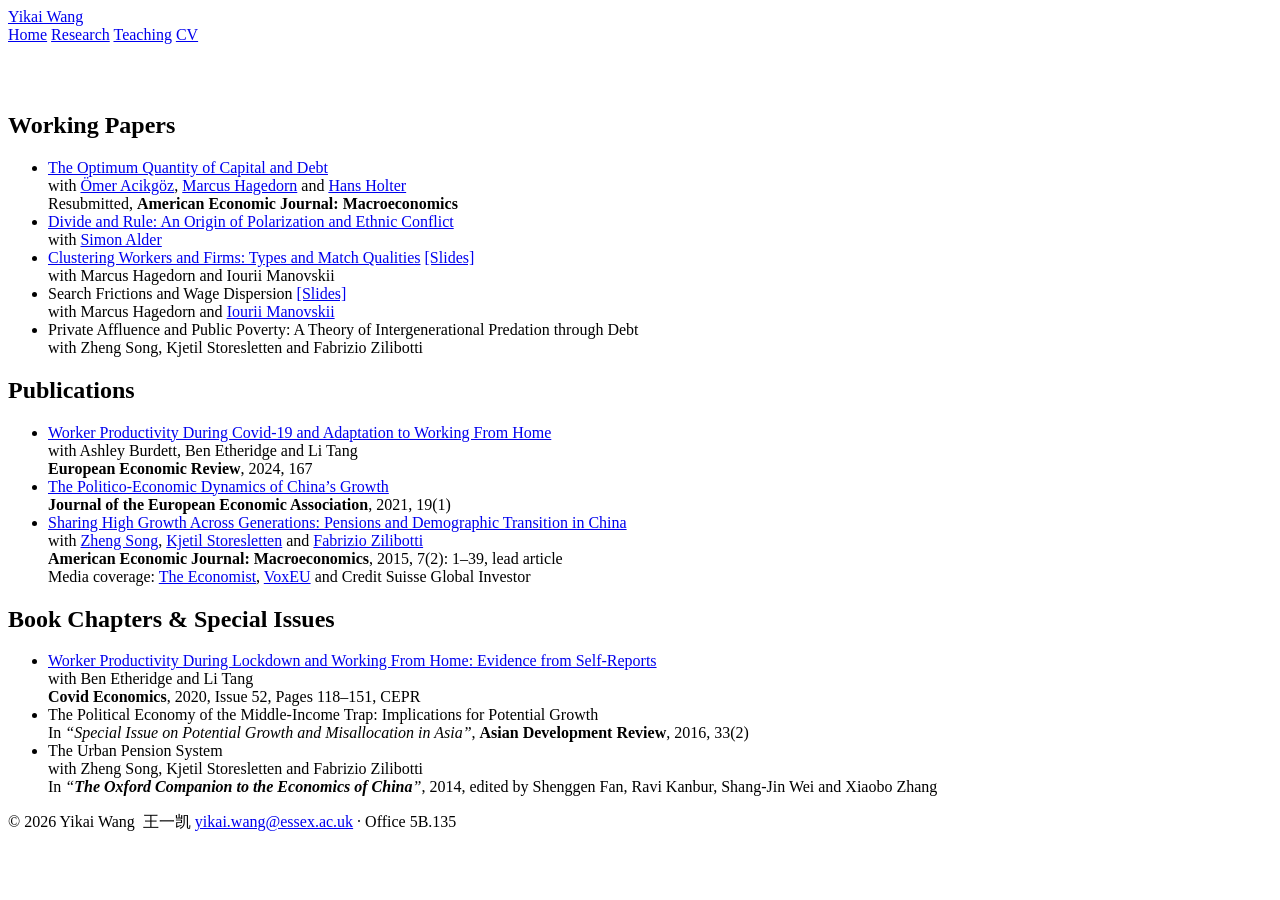
==== research.html @ 89394550 "Add files via upload" ====
<!DOCTYPE html>
<html lang="en">
<head>
  <meta charset="UTF-8">
  <meta name="viewport" content="width=device-width, initial-scale=1.0">
  <title>Research — Yikai Wang&nbsp;&nbsp;王一凯</title>
  <meta name="description" content="Research, working papers, and publications by Yikai Wang, Department of Economics, University of Essex.">
  <link rel="icon" href="data:image/svg+xml,<svg xmlns='http://www.w3.org/2000/svg' viewBox='0 0 100 100'><text y='.9em' font-size='90'>📘</text></svg>">
  <link rel="preconnect" href="https://fonts.googleapis.com">
  <link rel="preconnect" href="https://fonts.gstatic.com" crossorigin>
  <link href="https://fonts.googleapis.com/css2?family=Noto+Serif+SC:wght@400;700&display=swap" rel="stylesheet">
  <link rel="stylesheet" href="assets/style.css">
</head>
<body>
  <header class="site-header">
    <nav class="nav">
      <a class="brand" href="index.html">Yikai Wang</a>
      <div class="nav-links">
        <a href="index.html">Home</a>
        <a href="research.html" class="active">Research</a>
        <a href="teach.html">Teaching</a>
        <a href="assets/CV_YikaiWang.pdf" target="_blank" rel="noopener">CV</a>
      </div>
    </nav>
  </header>

  <main>
    <section style="border-top:none; padding-top:48px;">
      <h2>Working Papers</h2>
      <ul class="pubs">
        <li>
          <span class="title"><a href="https://papers.ssrn.com/sol3/papers.cfm?abstract_id=3185088" target="_blank" rel="noopener">The Optimum Quantity of Capital and Debt</a></span>
          <div class="authors">with <a href="https://sites.google.com/site/acikgozo/" target="_blank" rel="noopener">Ömer Acikgöz</a>, <a href="https://sites.google.com/site/marcushagedornresearch/" target="_blank" rel="noopener">Marcus Hagedorn</a> and <a href="https://sites.google.com/site/hansaholter/" target="_blank" rel="noopener">Hans Holter</a></div>
          <div class="venue">Resubmitted, <strong>American Economic Journal: Macroeconomics</strong></div>
        </li>
        <li>
          <span class="title"><a href="https://papers.ssrn.com/sol3/papers.cfm?abstract_id=3769435" target="_blank" rel="noopener">Divide and Rule: An Origin of Polarization and Ethnic Conflict</a></span>
          <div class="authors">with <a href="https://sites.google.com/site/simonalderch/" target="_blank" rel="noopener">Simon Alder</a></div>
        </li>
        <li>
          <span class="title"><a href="https://www.dropbox.com/scl/fi/9e9x9h82sh8oc8x5bezr4/HMW_Cluster_Paper.pdf?rlkey=e62gr40nybipd6ydfzu1driif&dl=0" target="_blank" rel="noopener">Clustering Workers and Firms: Types and Match Qualities</a></span>
          <a class="extra" href="https://www.dropbox.com/scl/fi/h9h5dcdc35kigd3ym06j6/HMW_Cluster_Slides.pdf?rlkey=ula44i7idgofclee7h9469em2&dl=0" target="_blank" rel="noopener">[Slides]</a>
          <div class="authors">with Marcus Hagedorn and Iourii Manovskii</div>
        </li>
        <li>
          <span class="title">Search Frictions and Wage Dispersion</span>
          <a class="extra" href="https://www.dropbox.com/s/p5qfn6wiw4o30iw/HMW_Search_Slides_web.pdf?dl=1" target="_blank" rel="noopener">[Slides]</a>
          <div class="authors">with Marcus Hagedorn and <a href="http://economics.sas.upenn.edu/~manovski/" target="_blank" rel="noopener">Iourii Manovskii</a></div>
        </li>
        <li>
          <span class="title">Private Affluence and Public Poverty: A Theory of Intergenerational Predation through Debt</span>
          <div class="authors">with Zheng Song, Kjetil Storesletten and Fabrizio Zilibotti</div>
        </li>
      </ul>
    </section>

    <section>
      <h2>Publications</h2>
      <ul class="pubs">
        <li>
          <span class="title"><a href="https://www.sciencedirect.com/science/article/pii/S001429212400117X?via%3Dihub" target="_blank" rel="noopener">Worker Productivity During Covid-19 and Adaptation to Working From Home</a></span>
          <div class="authors">with Ashley Burdett, Ben Etheridge and Li Tang</div>
          <div class="venue"><strong>European Economic Review</strong>, 2024, 167</div>
        </li>
        <li>
          <span class="title"><a href="https://papers.ssrn.com/sol3/papers.cfm?abstract_id=3573984" target="_blank" rel="noopener">The Politico-Economic Dynamics of China’s Growth</a></span>
          <div class="venue"><strong>Journal of the European Economic Association</strong>, 2021, 19(1)</div>
        </li>
        <li>
          <span class="title"><a href="https://www.aeaweb.org/atypon.php?return_to=/doi/pdfplus/10.1257/mac.20130322" target="_blank" rel="noopener">Sharing High Growth Across Generations: Pensions and Demographic Transition in China</a></span>
          <div class="authors">with <a href="http://www.chicagobooth.edu/faculty/directory/s/zheng-michael-song" target="_blank" rel="noopener">Zheng Song</a>, <a href="http://folk.uio.no/kjstore/" target="_blank" rel="noopener">Kjetil Storesletten</a> and <a href="http://www.econ.uzh.ch/faculty/zilibotti.html" target="_blank" rel="noopener">Fabrizio Zilibotti</a></div>
          <div class="venue"><strong>American Economic Journal: Macroeconomics</strong>, 2015, 7(2): 1–39, lead article</div>
          <div class="extra">Media coverage: <a href="http://www.economist.com/node/21560274" target="_blank" rel="noopener">The Economist</a>, <a href="http://www.voxeu.org/article/china-can-benefit-generous-unfunded-pension-system" target="_blank" rel="noopener">VoxEU</a> and Credit Suisse Global Investor</div>
        </li>
      </ul>
    </section>

    <section>
      <h2>Book Chapters &amp; Special Issues</h2>
      <ul class="pubs">
        <li>
          <span class="title"><a href="https://cepr.org/publications/covid-economics-issue-52" target="_blank" rel="noopener">Worker Productivity During Lockdown and Working From Home: Evidence from Self-Reports</a></span>
          <div class="authors">with Ben Etheridge and Li Tang</div>
          <div class="venue"><strong>Covid Economics</strong>, 2020, Issue 52, Pages 118–151, CEPR</div>
        </li>
        <li>
          <span class="title">The Political Economy of the Middle-Income Trap: Implications for Potential Growth</span>
          <div class="venue">In <em>“Special Issue on Potential Growth and Misallocation in Asia”</em>, <strong>Asian Development Review</strong>, 2016, 33(2)</div>
        </li>
        <li>
          <span class="title">The Urban Pension System</span>
          <div class="authors">with Zheng Song, Kjetil Storesletten and Fabrizio Zilibotti</div>
          <div class="venue">In <em>“<strong>The Oxford Companion to the Economics of China</strong>”</em>, 2014, edited by Shenggen Fan, Ravi Kanbur, Shang-Jin Wei and Xiaobo Zhang</div>
        </li>
      </ul>
    </section>
  </main>

  <footer class="site-footer">
    <div class="footer-inner">
      <span>© <span id="year"></span> Yikai Wang&nbsp;&nbsp;王一凯</span>
      <span><a href="mailto:yikai.wang@essex.ac.uk">yikai.wang@essex.ac.uk</a> · Office 5B.135</span>
    </div>
  </footer>
  <script>document.getElementById('year').textContent = new Date().getFullYear();</script>
</body>
</html>
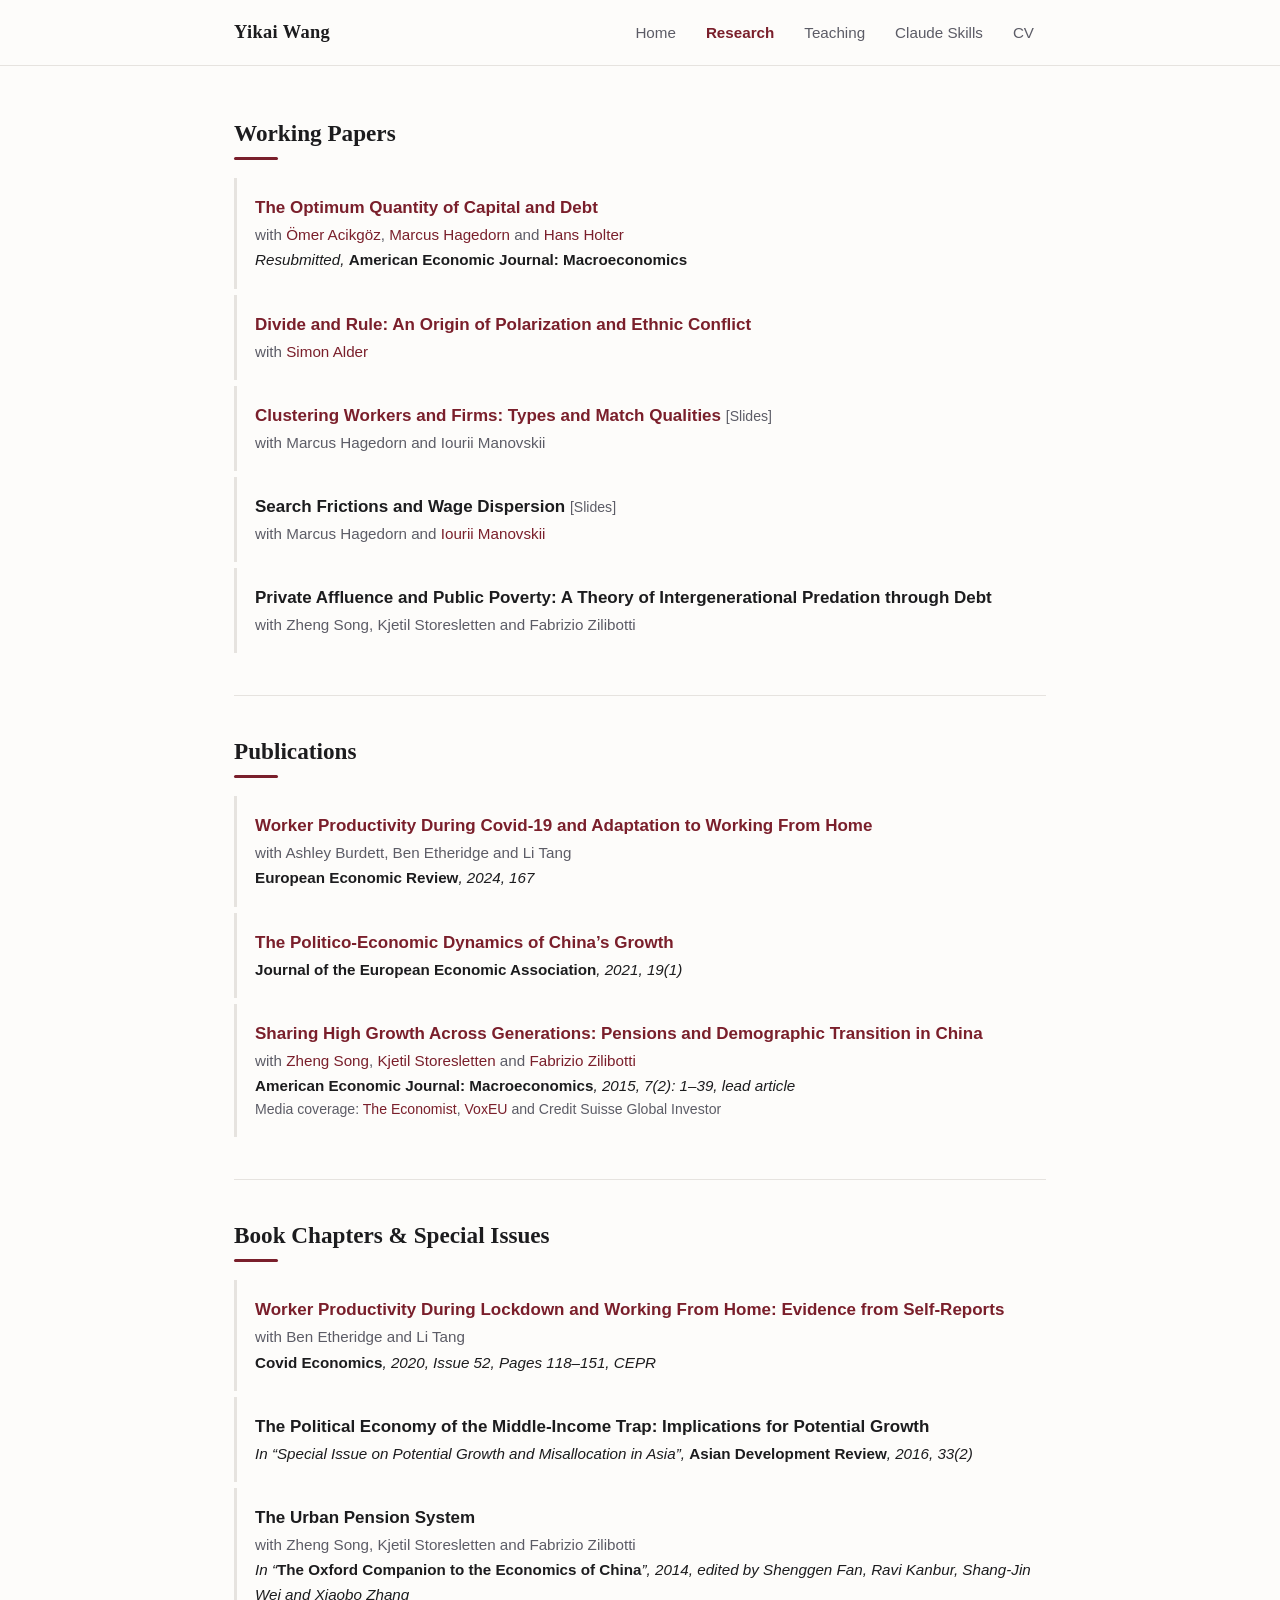
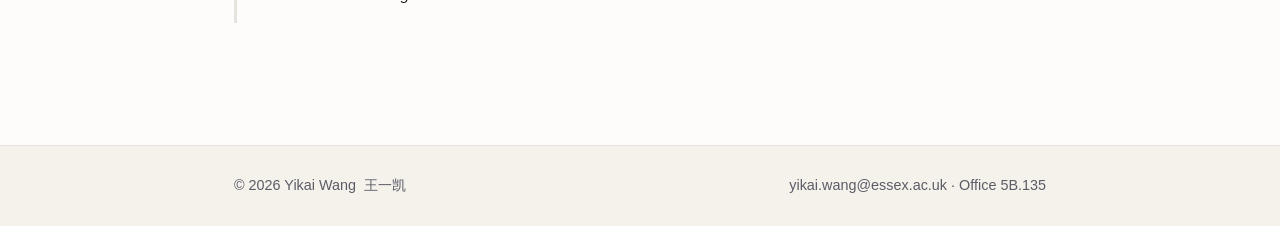
==== commit d3437227: "Add Claude Skills page New skills.html describing the compact-archive Claude Code plugin and the goo" ====
--- a/research.html
+++ b/research.html
@@ -19,6 +19,7 @@
         <a href="index.html">Home</a>
         <a href="research.html" class="active">Research</a>
         <a href="teach.html">Teaching</a>
+        <a href="skills.html">Claude Skills</a>
         <a href="assets/CV_YikaiWang.pdf" target="_blank" rel="noopener">CV</a>
       </div>
     </nav>
--- a/assets/style.css
+++ b/assets/style.css
@@ -0,0 +1,257 @@
+/* ===== Yikai Wang — academic site ===== */
+:root {
+  --accent: #7a1f2b;        /* deep maroon */
+  --accent-soft: #9c3a47;
+  --ink: #1c1c1e;
+  --muted: #5c5c66;
+  --line: #e6e3df;
+  --bg: #fdfcfa;
+  --bg-alt: #f5f2ec;
+  --maxw: 860px;
+  --serif: "Iowan Old Style", "Palatino Linotype", Palatino, "Book Antiqua", Georgia, "Noto Serif SC", "Songti SC", "STSong", "SimSun", serif;
+  --sans: -apple-system, BlinkMacSystemFont, "Segoe UI", Roboto, Helvetica, Arial, sans-serif;
+}
+
+* { box-sizing: border-box; }
+
+html { scroll-behavior: smooth; }
+
+body {
+  margin: 0;
+  font-family: var(--sans);
+  color: var(--ink);
+  background: var(--bg);
+  line-height: 1.65;
+  font-size: 17px;
+  -webkit-font-smoothing: antialiased;
+}
+
+a { color: var(--accent); text-decoration: none; }
+a:hover { color: var(--accent-soft); text-decoration: underline; text-underline-offset: 2px; }
+
+/* ===== Header / nav ===== */
+.site-header {
+  position: sticky;
+  top: 0;
+  z-index: 20;
+  background: rgba(253, 252, 250, 0.9);
+  backdrop-filter: saturate(180%) blur(10px);
+  border-bottom: 1px solid var(--line);
+}
+.nav {
+  max-width: var(--maxw);
+  margin: 0 auto;
+  padding: 14px 24px;
+  display: flex;
+  align-items: center;
+  justify-content: space-between;
+  gap: 16px;
+}
+.brand {
+  font-family: var(--serif);
+  font-size: 1.15rem;
+  font-weight: 600;
+  letter-spacing: 0.02em;
+  color: var(--ink);
+}
+.brand:hover { text-decoration: none; color: var(--accent); }
+.nav-links {
+  display: flex;
+  gap: 6px;
+  flex-wrap: wrap;
+}
+.nav-links a {
+  color: var(--muted);
+  font-size: 0.95rem;
+  padding: 6px 12px;
+  border-radius: 6px;
+  transition: background 0.15s, color 0.15s;
+}
+.nav-links a:hover { background: var(--bg-alt); color: var(--accent); text-decoration: none; }
+.nav-links a.active { color: var(--accent); font-weight: 600; }
+
+/* ===== Layout ===== */
+main {
+  max-width: var(--maxw);
+  margin: 0 auto;
+  padding: 0 24px 80px;
+}
+
+/* ===== Hero ===== */
+.hero {
+  display: flex;
+  gap: 36px;
+  align-items: center;
+  padding: 56px 0 40px;
+  border-bottom: 1px solid var(--line);
+}
+.hero-photo {
+  flex: 0 0 auto;
+  width: 180px;
+  height: 180px;
+  border-radius: 50%;
+  object-fit: cover;
+  border: 4px solid #fff;
+  box-shadow: 0 6px 24px rgba(0,0,0,0.12);
+}
+.hero-text h1 {
+  font-family: var(--serif);
+  font-size: 2.1rem;
+  margin: 0 0 4px;
+  letter-spacing: 0.01em;
+}
+/* CJK-only stack so WebKit/Safari uses the Song serif (not the system sans fallback) */
+.cjk-name {
+  font-family: "Noto Serif SC", "Songti SC", "STSong", "SimSun", serif;
+  font-weight: 700;
+}
+.hero-text .role {
+  color: var(--muted);
+  font-size: 1.05rem;
+  margin: 0 0 16px;
+}
+.hero-text .meta { margin: 0; }
+.hero-text .meta div { margin: 3px 0; }
+.hero-text .email { font-family: var(--sans); }
+
+.btn {
+  display: inline-block;
+  margin-top: 18px;
+  padding: 9px 20px;
+  background: var(--accent);
+  color: #fff;
+  border-radius: 8px;
+  font-size: 0.95rem;
+  font-weight: 500;
+  transition: background 0.15s, transform 0.1s;
+}
+.btn:hover { background: var(--accent-soft); color: #fff; text-decoration: none; transform: translateY(-1px); }
+
+/* ===== Sections ===== */
+section { padding: 36px 0; border-bottom: 1px solid var(--line); }
+section:last-of-type { border-bottom: none; }
+
+h2 {
+  font-family: var(--serif);
+  font-size: 1.45rem;
+  margin: 0 0 18px;
+  color: var(--ink);
+  position: relative;
+  padding-bottom: 8px;
+}
+h2::after {
+  content: "";
+  position: absolute;
+  left: 0; bottom: 0;
+  width: 44px; height: 3px;
+  background: var(--accent);
+  border-radius: 2px;
+}
+h3 {
+  font-family: var(--serif);
+  font-size: 1.12rem;
+  margin: 28px 0 12px;
+  color: var(--accent);
+}
+
+.lead { font-size: 1.05rem; color: var(--muted); }
+
+ul.plain { list-style: none; padding: 0; margin: 0; }
+ul.plain > li { margin: 4px 0; }
+
+/* ===== Publication list ===== */
+.pubs { list-style: none; padding: 0; margin: 0; }
+.pubs > li {
+  padding: 16px 0 16px 18px;
+  border-left: 3px solid var(--line);
+  margin: 0 0 6px;
+  transition: border-color 0.15s, background 0.15s;
+}
+.pubs > li:hover { border-left-color: var(--accent); background: var(--bg-alt); }
+.pubs .title { font-weight: 600; }
+.pubs .authors { color: var(--muted); font-size: 0.95rem; }
+.pubs .venue { font-style: italic; font-size: 0.95rem; }
+.pubs .venue strong { font-style: normal; }
+.pubs .extra { font-size: 0.88rem; color: var(--muted); }
+.tag {
+  display: inline-block;
+  font-size: 0.72rem;
+  font-weight: 600;
+  text-transform: uppercase;
+  letter-spacing: 0.04em;
+  padding: 2px 8px;
+  border-radius: 999px;
+  background: var(--bg-alt);
+  color: var(--accent);
+  border: 1px solid var(--line);
+  margin-left: 6px;
+  vertical-align: middle;
+}
+
+/* ===== Footer ===== */
+.site-footer {
+  border-top: 1px solid var(--line);
+  background: var(--bg-alt);
+  color: var(--muted);
+  font-size: 0.9rem;
+}
+.footer-inner {
+  max-width: var(--maxw);
+  margin: 0 auto;
+  padding: 28px 24px;
+  display: flex;
+  justify-content: space-between;
+  flex-wrap: wrap;
+  gap: 12px;
+}
+.footer-inner a { color: var(--muted); }
+.footer-inner a:hover { color: var(--accent); }
+
+/* ===== Responsive ===== */
+@media (max-width: 640px) {
+  body { font-size: 16px; }
+  .hero { flex-direction: column; text-align: center; padding: 36px 0 28px; gap: 20px; }
+  .hero-text .meta div { justify-content: center; }
+  .hero-photo { width: 150px; height: 150px; }
+  .nav { padding: 12px 18px; }
+  main { padding: 0 18px 56px; }
+}
+
+/* ===== Claude Skills page ===== */
+.skill h3 { margin-top: 0; }
+.skill .skill-sub { margin: -6px 0 14px; color: var(--muted); font-style: italic; }
+.skill ul { padding-left: 20px; }
+.skill li { margin: 6px 0; }
+code {
+  font-family: ui-monospace, SFMono-Regular, Menlo, Consolas, monospace;
+  font-size: 0.88em;
+  background: var(--bg-alt);
+  border: 1px solid var(--line);
+  border-radius: 4px;
+  padding: 1px 5px;
+}
+pre {
+  background: var(--bg-alt);
+  border: 1px solid var(--line);
+  border-left: 3px solid var(--accent);
+  border-radius: 6px;
+  padding: 12px 16px;
+  overflow-x: auto;
+  margin: 8px 0 16px;
+}
+pre code { background: none; border: none; padding: 0; font-size: 0.85rem; }
+.install-label { margin-bottom: 0; font-weight: 600; }
+.table-wrap { overflow-x: auto; margin: 8px 0 18px; }
+table.compare { width: 100%; border-collapse: collapse; font-size: 0.93rem; }
+table.compare th, table.compare td {
+  text-align: left;
+  vertical-align: top;
+  padding: 10px 12px;
+  border-bottom: 1px solid var(--line);
+}
+table.compare th { background: var(--bg-alt); font-weight: 600; }
+table.compare td:first-child { font-weight: 600; min-width: 120px; }
+@media (max-width: 640px) {
+  table.compare { font-size: 0.86rem; }
+  table.compare th, table.compare td { padding: 8px; }
+}
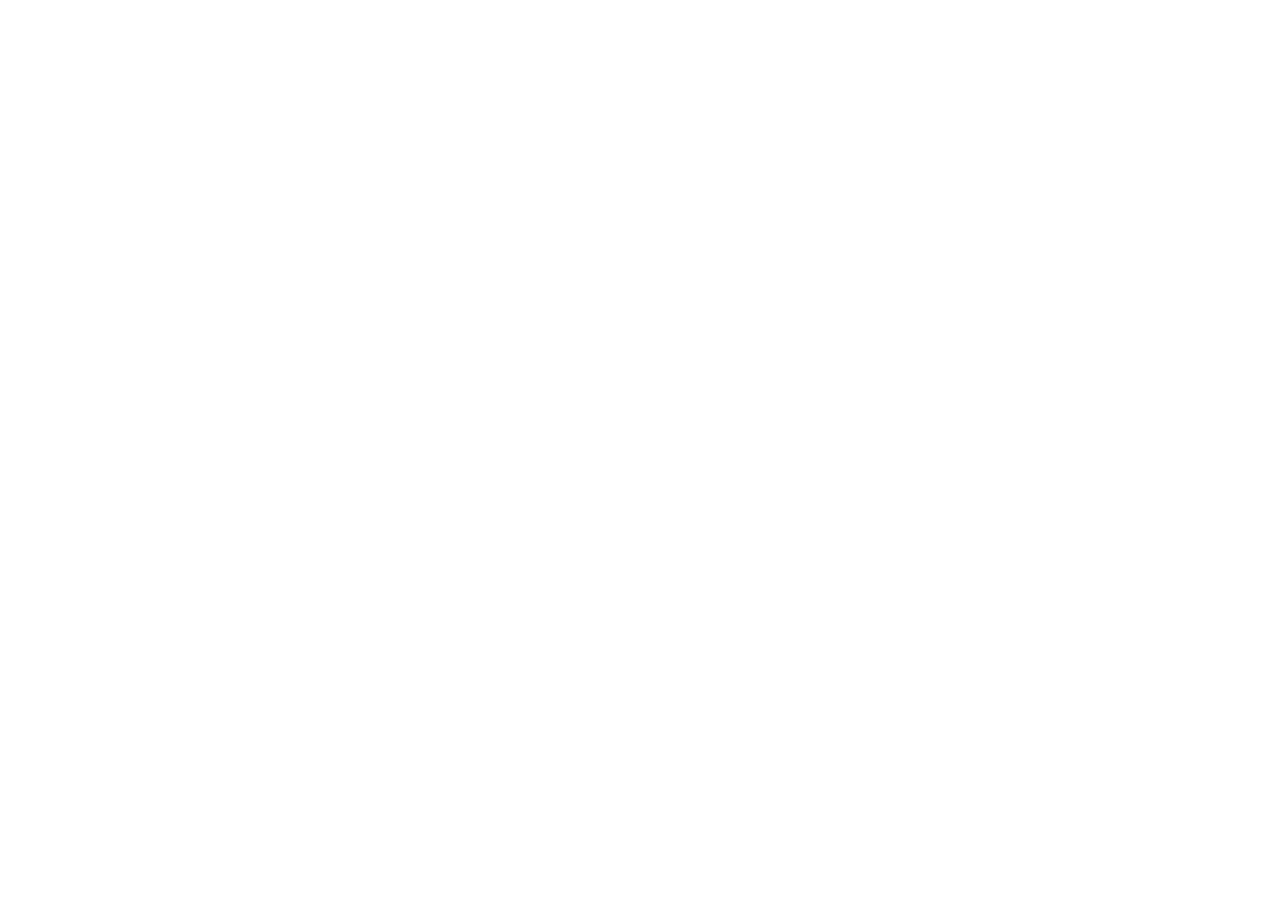
==== commit 4142389b: "Redirect old site to yikaiwangec.github.io Co-Authored-By: Claude Opus 5.5 <noreply@anthropic.com>" ====
--- a/research.html
+++ b/research.html
@@ -1,108 +1,13 @@
 <!DOCTYPE html>
 <html lang="en">
 <head>
-  <meta charset="UTF-8">
-  <meta name="viewport" content="width=device-width, initial-scale=1.0">
-  <title>Research — Yikai Wang&nbsp;&nbsp;王一凯</title>
-  <meta name="description" content="Research, working papers, and publications by Yikai Wang, Department of Economics, University of Essex.">
-  <link rel="icon" href="data:image/svg+xml,<svg xmlns='http://www.w3.org/2000/svg' viewBox='0 0 100 100'><text y='.9em' font-size='90'>📘</text></svg>">
-  <link rel="preconnect" href="https://fonts.googleapis.com">
-  <link rel="preconnect" href="https://fonts.gstatic.com" crossorigin>
-  <link href="https://fonts.googleapis.com/css2?family=Noto+Serif+SC:wght@400;700&display=swap" rel="stylesheet">
-  <link rel="stylesheet" href="assets/style.css">
+<meta charset="utf-8">
+<title>Yikai Wang 王一凯 — moved to yikaiwangec.github.io</title>
+<link rel="canonical" href="https://yikaiwangec.github.io/research.html">
+<meta http-equiv="refresh" content="0; url=https://yikaiwangec.github.io/research.html">
+<script>location.replace("https://yikaiwangec.github.io/research.html" + location.hash);</script>
 </head>
 <body>
-  <header class="site-header">
-    <nav class="nav">
-      <a class="brand" href="index.html">Yikai Wang</a>
-      <div class="nav-links">
-        <a href="index.html">Home</a>
-        <a href="research.html" class="active">Research</a>
-        <a href="teach.html">Teaching</a>
-        <a href="skills.html">Claude Skills</a>
-        <a href="assets/CV_YikaiWang.pdf" target="_blank" rel="noopener">CV</a>
-      </div>
-    </nav>
-  </header>
-
-  <main>
-    <section style="border-top:none; padding-top:48px;">
-      <h2>Working Papers</h2>
-      <ul class="pubs">
-        <li>
-          <span class="title"><a href="https://papers.ssrn.com/sol3/papers.cfm?abstract_id=3185088" target="_blank" rel="noopener">The Optimum Quantity of Capital and Debt</a></span>
-          <div class="authors">with <a href="https://sites.google.com/site/acikgozo/" target="_blank" rel="noopener">Ömer Acikgöz</a>, <a href="https://sites.google.com/site/marcushagedornresearch/" target="_blank" rel="noopener">Marcus Hagedorn</a> and <a href="https://sites.google.com/site/hansaholter/" target="_blank" rel="noopener">Hans Holter</a></div>
-          <div class="venue">Resubmitted, <strong>American Economic Journal: Macroeconomics</strong></div>
-        </li>
-        <li>
-          <span class="title"><a href="https://papers.ssrn.com/sol3/papers.cfm?abstract_id=3769435" target="_blank" rel="noopener">Divide and Rule: An Origin of Polarization and Ethnic Conflict</a></span>
-          <div class="authors">with <a href="https://sites.google.com/site/simonalderch/" target="_blank" rel="noopener">Simon Alder</a></div>
-        </li>
-        <li>
-          <span class="title"><a href="https://www.dropbox.com/scl/fi/9e9x9h82sh8oc8x5bezr4/HMW_Cluster_Paper.pdf?rlkey=e62gr40nybipd6ydfzu1driif&dl=0" target="_blank" rel="noopener">Clustering Workers and Firms: Types and Match Qualities</a></span>
-          <a class="extra" href="https://www.dropbox.com/scl/fi/h9h5dcdc35kigd3ym06j6/HMW_Cluster_Slides.pdf?rlkey=ula44i7idgofclee7h9469em2&dl=0" target="_blank" rel="noopener">[Slides]</a>
-          <div class="authors">with Marcus Hagedorn and Iourii Manovskii</div>
-        </li>
-        <li>
-          <span class="title">Search Frictions and Wage Dispersion</span>
-          <a class="extra" href="https://www.dropbox.com/s/p5qfn6wiw4o30iw/HMW_Search_Slides_web.pdf?dl=1" target="_blank" rel="noopener">[Slides]</a>
-          <div class="authors">with Marcus Hagedorn and <a href="http://economics.sas.upenn.edu/~manovski/" target="_blank" rel="noopener">Iourii Manovskii</a></div>
-        </li>
-        <li>
-          <span class="title">Private Affluence and Public Poverty: A Theory of Intergenerational Predation through Debt</span>
-          <div class="authors">with Zheng Song, Kjetil Storesletten and Fabrizio Zilibotti</div>
-        </li>
-      </ul>
-    </section>
-
-    <section>
-      <h2>Publications</h2>
-      <ul class="pubs">
-        <li>
-          <span class="title"><a href="https://www.sciencedirect.com/science/article/pii/S001429212400117X?via%3Dihub" target="_blank" rel="noopener">Worker Productivity During Covid-19 and Adaptation to Working From Home</a></span>
-          <div class="authors">with Ashley Burdett, Ben Etheridge and Li Tang</div>
-          <div class="venue"><strong>European Economic Review</strong>, 2024, 167</div>
-        </li>
-        <li>
-          <span class="title"><a href="https://papers.ssrn.com/sol3/papers.cfm?abstract_id=3573984" target="_blank" rel="noopener">The Politico-Economic Dynamics of China’s Growth</a></span>
-          <div class="venue"><strong>Journal of the European Economic Association</strong>, 2021, 19(1)</div>
-        </li>
-        <li>
-          <span class="title"><a href="https://www.aeaweb.org/atypon.php?return_to=/doi/pdfplus/10.1257/mac.20130322" target="_blank" rel="noopener">Sharing High Growth Across Generations: Pensions and Demographic Transition in China</a></span>
-          <div class="authors">with <a href="http://www.chicagobooth.edu/faculty/directory/s/zheng-michael-song" target="_blank" rel="noopener">Zheng Song</a>, <a href="http://folk.uio.no/kjstore/" target="_blank" rel="noopener">Kjetil Storesletten</a> and <a href="http://www.econ.uzh.ch/faculty/zilibotti.html" target="_blank" rel="noopener">Fabrizio Zilibotti</a></div>
-          <div class="venue"><strong>American Economic Journal: Macroeconomics</strong>, 2015, 7(2): 1–39, lead article</div>
-          <div class="extra">Media coverage: <a href="http://www.economist.com/node/21560274" target="_blank" rel="noopener">The Economist</a>, <a href="http://www.voxeu.org/article/china-can-benefit-generous-unfunded-pension-system" target="_blank" rel="noopener">VoxEU</a> and Credit Suisse Global Investor</div>
-        </li>
-      </ul>
-    </section>
-
-    <section>
-      <h2>Book Chapters &amp; Special Issues</h2>
-      <ul class="pubs">
-        <li>
-          <span class="title"><a href="https://cepr.org/publications/covid-economics-issue-52" target="_blank" rel="noopener">Worker Productivity During Lockdown and Working From Home: Evidence from Self-Reports</a></span>
-          <div class="authors">with Ben Etheridge and Li Tang</div>
-          <div class="venue"><strong>Covid Economics</strong>, 2020, Issue 52, Pages 118–151, CEPR</div>
-        </li>
-        <li>
-          <span class="title">The Political Economy of the Middle-Income Trap: Implications for Potential Growth</span>
-          <div class="venue">In <em>“Special Issue on Potential Growth and Misallocation in Asia”</em>, <strong>Asian Development Review</strong>, 2016, 33(2)</div>
-        </li>
-        <li>
-          <span class="title">The Urban Pension System</span>
-          <div class="authors">with Zheng Song, Kjetil Storesletten and Fabrizio Zilibotti</div>
-          <div class="venue">In <em>“<strong>The Oxford Companion to the Economics of China</strong>”</em>, 2014, edited by Shenggen Fan, Ravi Kanbur, Shang-Jin Wei and Xiaobo Zhang</div>
-        </li>
-      </ul>
-    </section>
-  </main>
-
-  <footer class="site-footer">
-    <div class="footer-inner">
-      <span>© <span id="year"></span> Yikai Wang&nbsp;&nbsp;王一凯</span>
-      <span><a href="mailto:yikai.wang@essex.ac.uk">yikai.wang@essex.ac.uk</a> · Office 5B.135</span>
-    </div>
-  </footer>
-  <script>document.getElementById('year').textContent = new Date().getFullYear();</script>
+<p>This website has moved to <a href="https://yikaiwangec.github.io/research.html">https://yikaiwangec.github.io/research.html</a>.</p>
 </body>
 </html>
